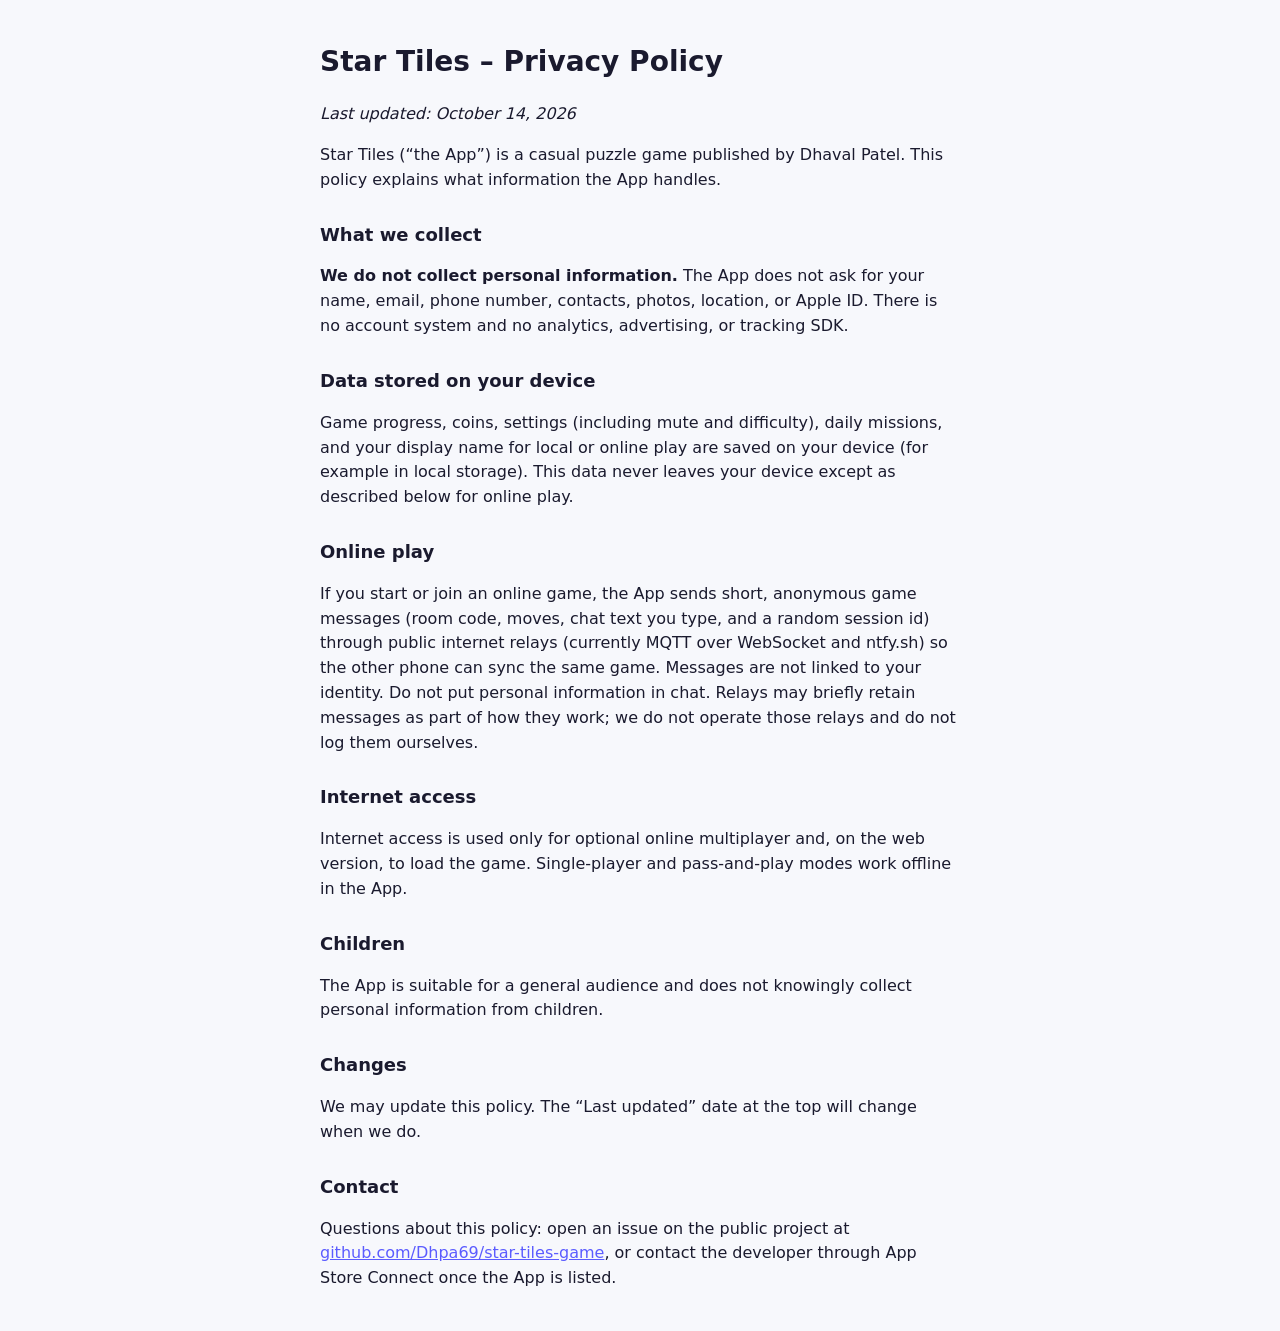
==== privacy.html @ ee232234 "Add privacy policy page for iOS app" ====
<!doctype html><html lang="en"><head><meta charset="utf-8"><meta name="viewport" content="width=device-width,initial-scale=1"><title>Star Tiles – Privacy Policy</title>
<style>body{font-family:-apple-system,system-ui,sans-serif;max-width:640px;margin:40px auto;padding:0 20px;line-height:1.55;color:#1a1a2e;background:#f7f8fc}h1{font-size:28px}h2{font-size:18px;margin-top:28px}a{color:#5b5cff}</style></head><body>
<h1>Star Tiles – Privacy Policy</h1>
<p><em>Last updated: October 14, 2026</em></p>
<p>Star Tiles (“the App”) is a casual puzzle game published by Dhaval Patel. This policy explains what information the App handles.</p>
<h2>What we collect</h2>
<p><strong>We do not collect personal information.</strong> The App does not ask for your name, email, phone number, contacts, photos, location, or Apple ID. There is no account system and no analytics, advertising, or tracking SDK.</p>
<h2>Data stored on your device</h2>
<p>Game progress, coins, settings (including mute and difficulty), daily missions, and your display name for local or online play are saved on your device (for example in local storage). This data never leaves your device except as described below for online play.</p>
<h2>Online play</h2>
<p>If you start or join an online game, the App sends short, anonymous game messages (room code, moves, chat text you type, and a random session id) through public internet relays (currently MQTT over WebSocket and ntfy.sh) so the other phone can sync the same game. Messages are not linked to your identity. Do not put personal information in chat. Relays may briefly retain messages as part of how they work; we do not operate those relays and do not log them ourselves.</p>
<h2>Internet access</h2>
<p>Internet access is used only for optional online multiplayer and, on the web version, to load the game. Single-player and pass-and-play modes work offline in the App.</p>
<h2>Children</h2>
<p>The App is suitable for a general audience and does not knowingly collect personal information from children.</p>
<h2>Changes</h2>
<p>We may update this policy. The “Last updated” date at the top will change when we do.</p>
<h2>Contact</h2>
<p>Questions about this policy: open an issue on the public project at <a href="https://github.com/Dhpa69/star-tiles-game">github.com/Dhpa69/star-tiles-game</a>, or contact the developer through App Store Connect once the App is listed.</p>
</body></html>
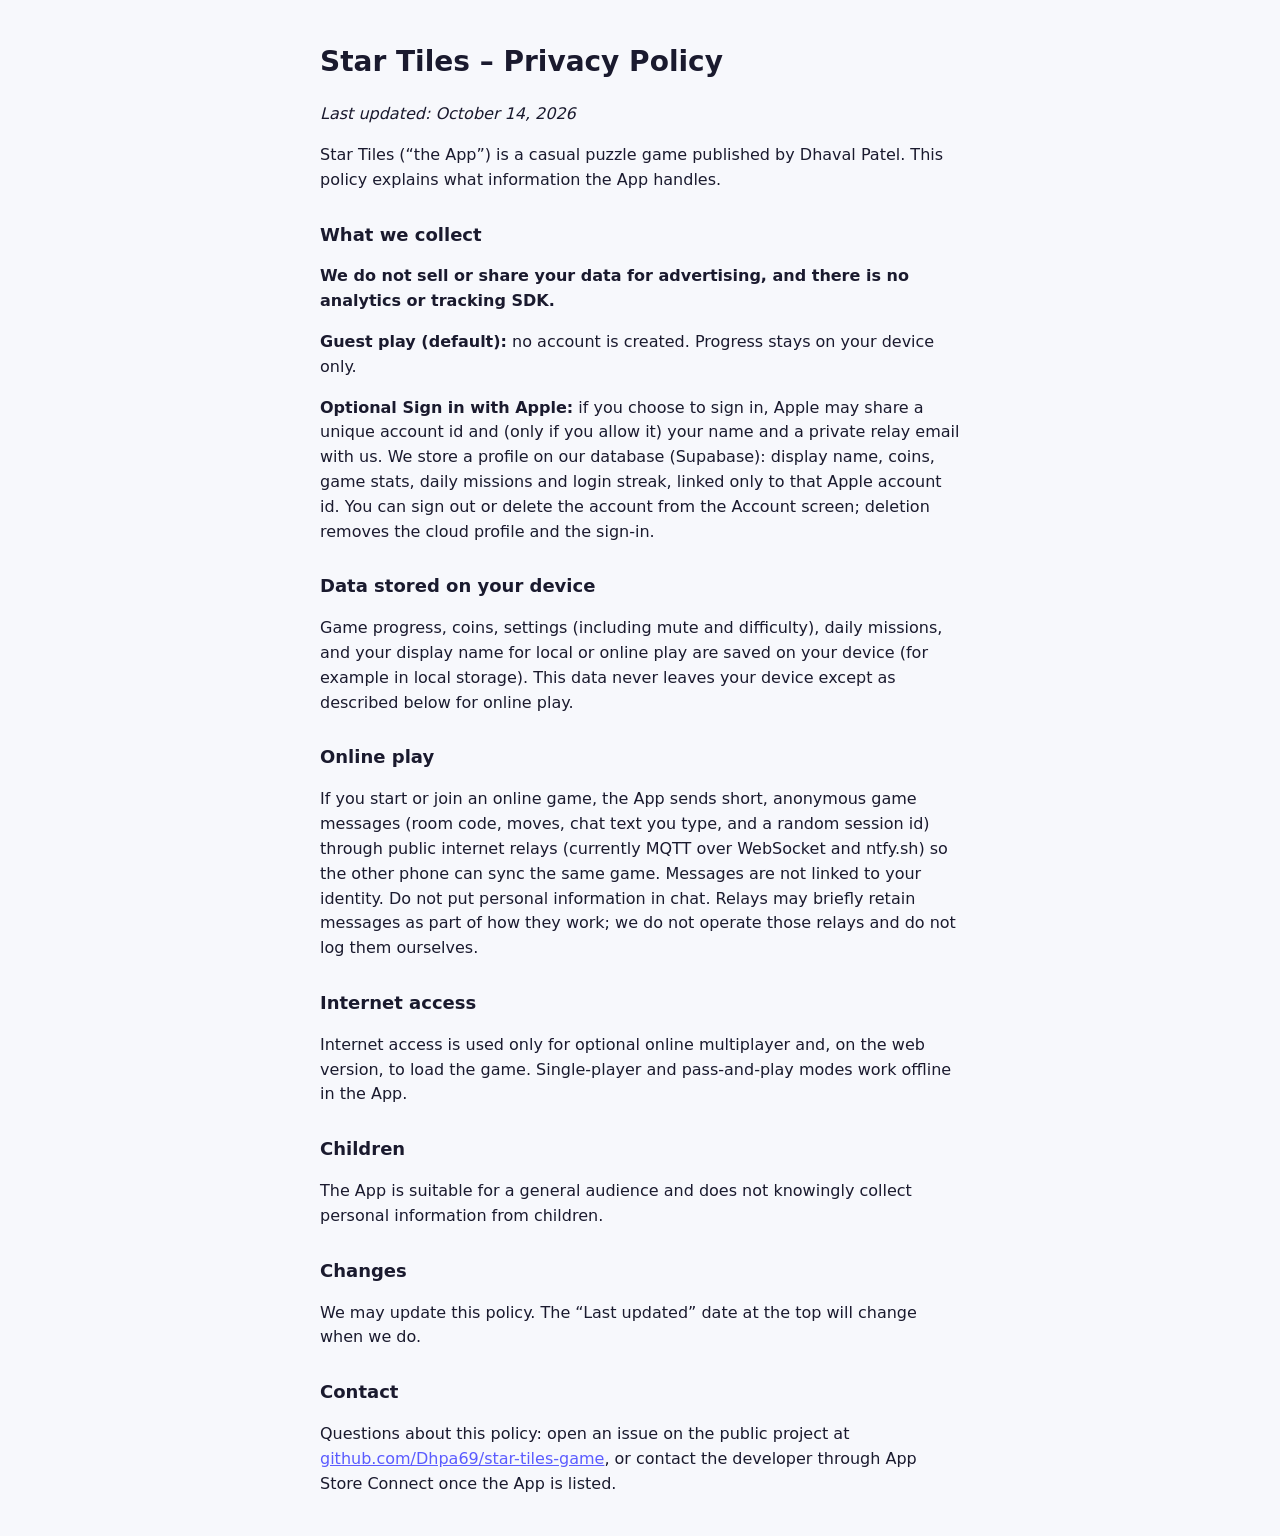
==== commit 5f0e41bb: "v44: optional Sign in with Apple cloud profiles (Supabase), guest default, account delete" ====
--- a/privacy.html
+++ b/privacy.html
@@ -4,7 +4,9 @@
 <p><em>Last updated: October 14, 2026</em></p>
 <p>Star Tiles (“the App”) is a casual puzzle game published by Dhaval Patel. This policy explains what information the App handles.</p>
 <h2>What we collect</h2>
-<p><strong>We do not collect personal information.</strong> The App does not ask for your name, email, phone number, contacts, photos, location, or Apple ID. There is no account system and no analytics, advertising, or tracking SDK.</p>
+<p><strong>We do not sell or share your data for advertising, and there is no analytics or tracking SDK.</strong></p>
+<p><strong>Guest play (default):</strong> no account is created. Progress stays on your device only.</p>
+<p><strong>Optional Sign in with Apple:</strong> if you choose to sign in, Apple may share a unique account id and (only if you allow it) your name and a private relay email with us. We store a profile on our database (Supabase): display name, coins, game stats, daily missions and login streak, linked only to that Apple account id. You can sign out or delete the account from the Account screen; deletion removes the cloud profile and the sign-in.</p>
 <h2>Data stored on your device</h2>
 <p>Game progress, coins, settings (including mute and difficulty), daily missions, and your display name for local or online play are saved on your device (for example in local storage). This data never leaves your device except as described below for online play.</p>
 <h2>Online play</h2>
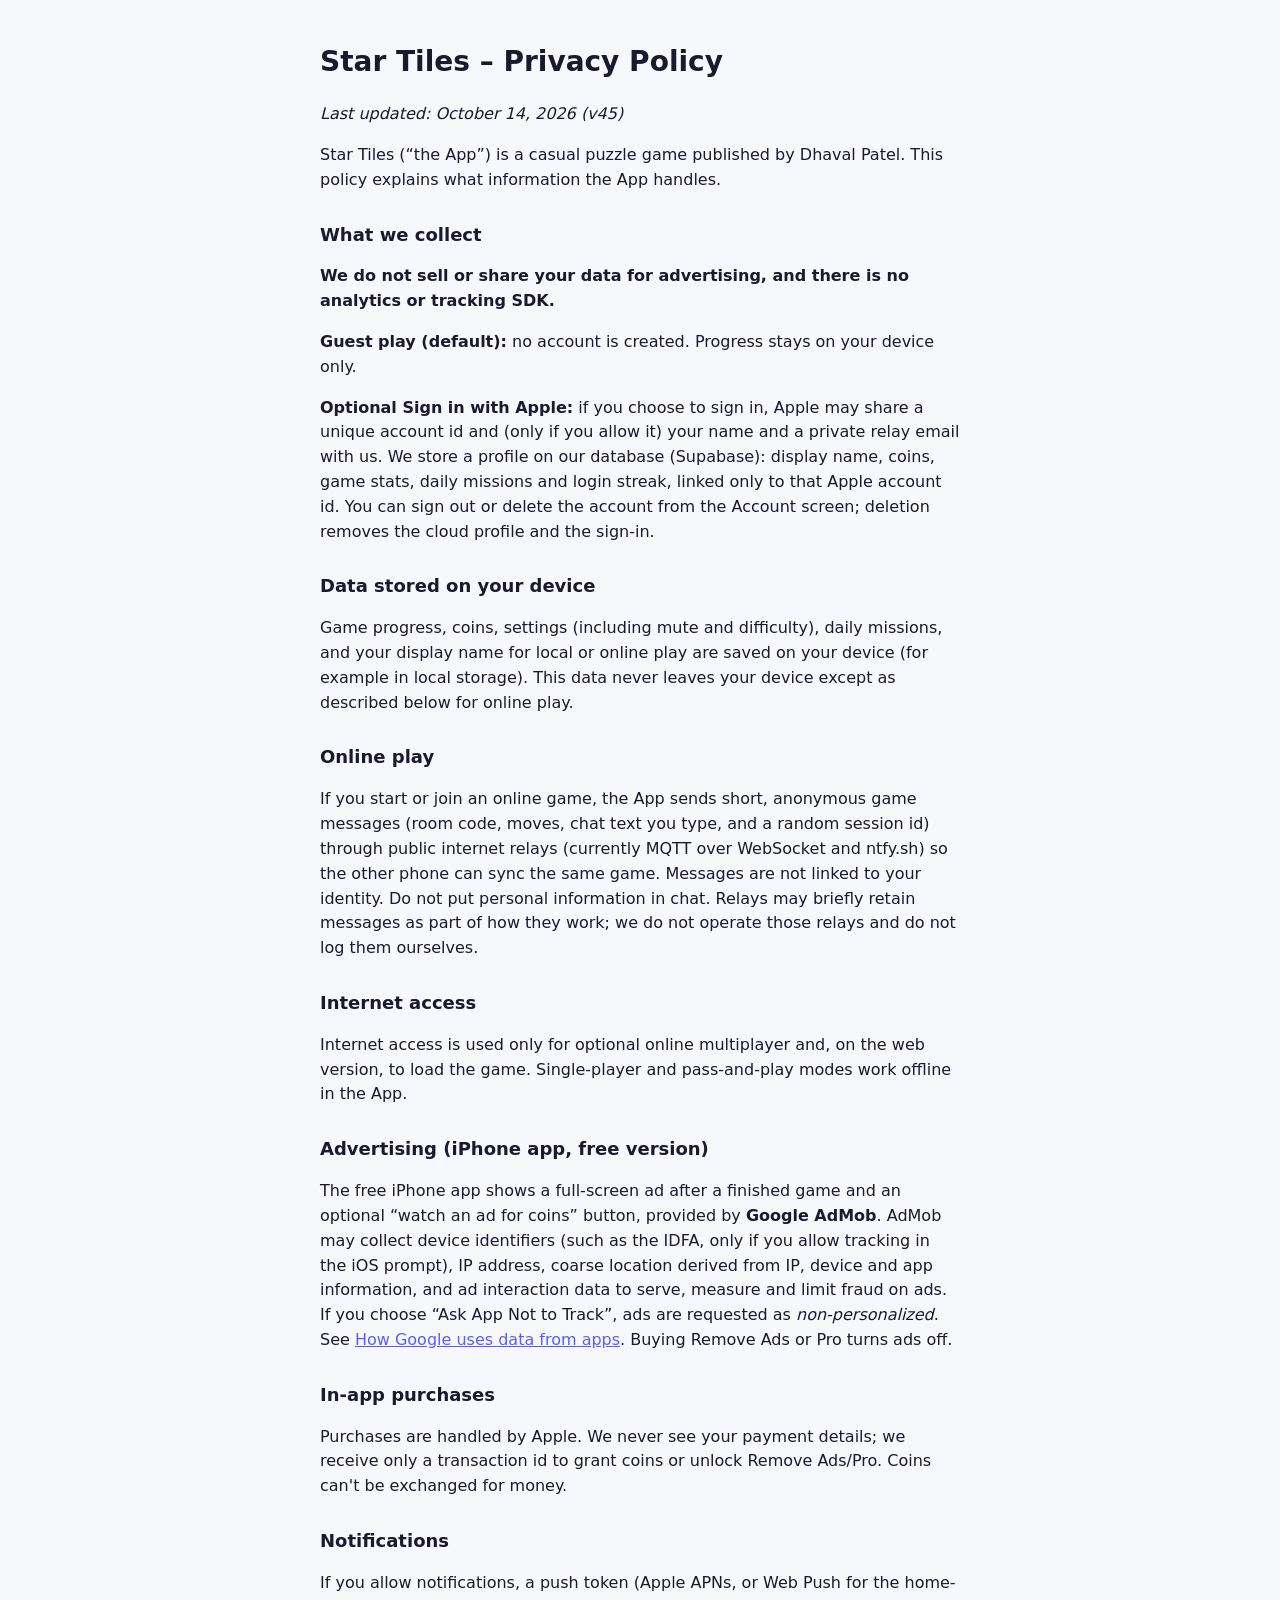
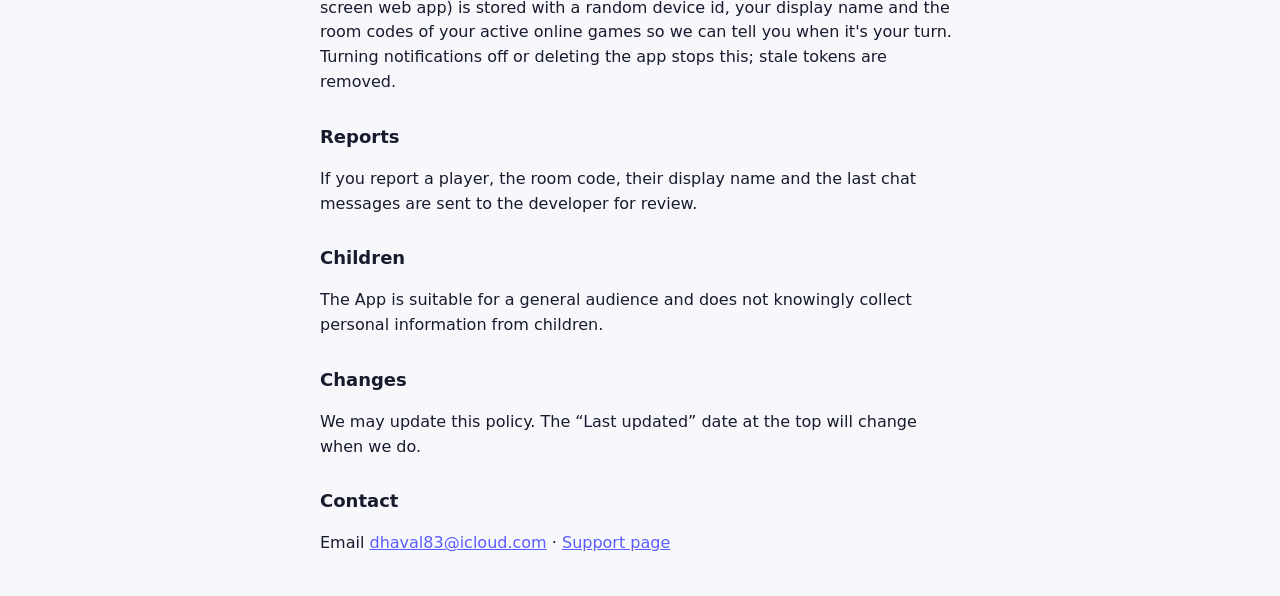
==== commit f8c6ac3e: "v45: auto-fit THIS MOVE pill, chat report/block/off + filter, haptics, coin shop (StoreKit), AdMob+A" ====
--- a/privacy.html
+++ b/privacy.html
@@ -1,7 +1,7 @@
 <!doctype html><html lang="en"><head><meta charset="utf-8"><meta name="viewport" content="width=device-width,initial-scale=1"><title>Star Tiles – Privacy Policy</title>
 <style>body{font-family:-apple-system,system-ui,sans-serif;max-width:640px;margin:40px auto;padding:0 20px;line-height:1.55;color:#1a1a2e;background:#f7f8fc}h1{font-size:28px}h2{font-size:18px;margin-top:28px}a{color:#5b5cff}</style></head><body>
 <h1>Star Tiles – Privacy Policy</h1>
-<p><em>Last updated: October 14, 2026</em></p>
+<p><em>Last updated: October 14, 2026 (v45)</em></p>
 <p>Star Tiles (“the App”) is a casual puzzle game published by Dhaval Patel. This policy explains what information the App handles.</p>
 <h2>What we collect</h2>
 <p><strong>We do not sell or share your data for advertising, and there is no analytics or tracking SDK.</strong></p>
@@ -13,10 +13,18 @@
 <p>If you start or join an online game, the App sends short, anonymous game messages (room code, moves, chat text you type, and a random session id) through public internet relays (currently MQTT over WebSocket and ntfy.sh) so the other phone can sync the same game. Messages are not linked to your identity. Do not put personal information in chat. Relays may briefly retain messages as part of how they work; we do not operate those relays and do not log them ourselves.</p>
 <h2>Internet access</h2>
 <p>Internet access is used only for optional online multiplayer and, on the web version, to load the game. Single-player and pass-and-play modes work offline in the App.</p>
+<h2>Advertising (iPhone app, free version)</h2>
+<p>The free iPhone app shows a full-screen ad after a finished game and an optional “watch an ad for coins” button, provided by <strong>Google AdMob</strong>. AdMob may collect device identifiers (such as the IDFA, only if you allow tracking in the iOS prompt), IP address, coarse location derived from IP, device and app information, and ad interaction data to serve, measure and limit fraud on ads. If you choose “Ask App Not to Track”, ads are requested as <em>non-personalized</em>. See <a href="https://policies.google.com/technologies/partner-sites">How Google uses data from apps</a>. Buying Remove Ads or Pro turns ads off.</p>
+<h2>In-app purchases</h2>
+<p>Purchases are handled by Apple. We never see your payment details; we receive only a transaction id to grant coins or unlock Remove Ads/Pro. Coins can't be exchanged for money.</p>
+<h2>Notifications</h2>
+<p>If you allow notifications, a push token (Apple APNs, or Web Push for the home-screen web app) is stored with a random device id, your display name and the room codes of your active online games so we can tell you when it's your turn. Turning notifications off or deleting the app stops this; stale tokens are removed.</p>
+<h2>Reports</h2>
+<p>If you report a player, the room code, their display name and the last chat messages are sent to the developer for review.</p>
 <h2>Children</h2>
 <p>The App is suitable for a general audience and does not knowingly collect personal information from children.</p>
 <h2>Changes</h2>
 <p>We may update this policy. The “Last updated” date at the top will change when we do.</p>
 <h2>Contact</h2>
-<p>Questions about this policy: open an issue on the public project at <a href="https://github.com/Dhpa69/star-tiles-game">github.com/Dhpa69/star-tiles-game</a>, or contact the developer through App Store Connect once the App is listed.</p>
+<p>Email <a href="mailto:dhaval83@icloud.com">dhaval83@icloud.com</a> · <a href="support.html">Support page</a></p>
 </body></html>
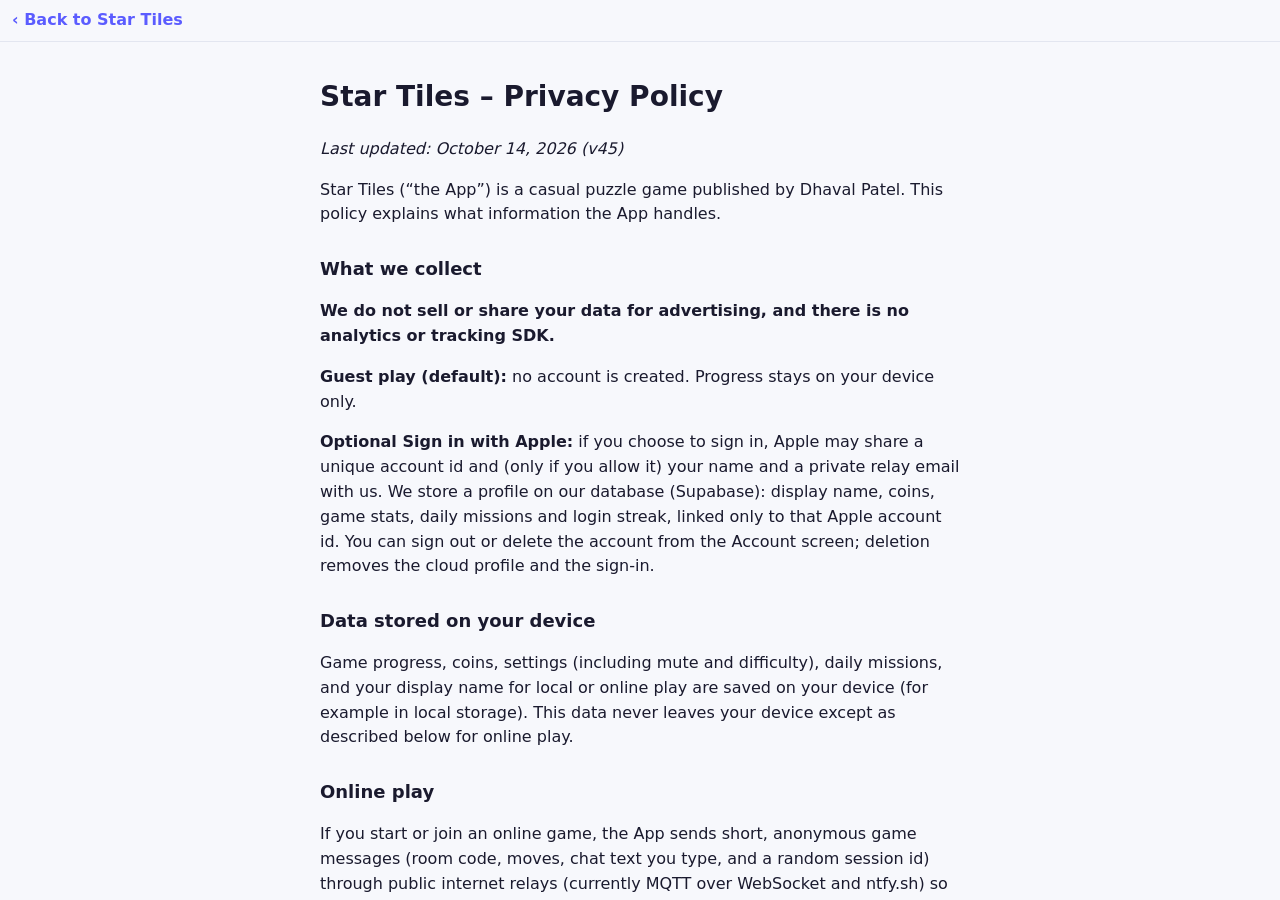
==== commit 42a32803: "v55: no keyboard on load, compact home, first mover on the left, scrollable panels, sync _saveLocal " ====
--- a/privacy.html
+++ b/privacy.html
@@ -1,5 +1,5 @@
 <!doctype html><html lang="en"><head><meta charset="utf-8"><meta name="viewport" content="width=device-width,initial-scale=1"><title>Star Tiles – Privacy Policy</title>
-<style>body{font-family:-apple-system,system-ui,sans-serif;max-width:640px;margin:40px auto;padding:0 20px;line-height:1.55;color:#1a1a2e;background:#f7f8fc}h1{font-size:28px}h2{font-size:18px;margin-top:28px}a{color:#5b5cff}</style></head><body>
+<style>body{font-family:-apple-system,system-ui,sans-serif;max-width:640px;margin:40px auto;padding:0 20px;line-height:1.55;color:#1a1a2e;background:#f7f8fc}h1{font-size:28px}h2{font-size:18px;margin-top:28px}a{color:#5b5cff}html,body{height:100%;margin:0;overflow:hidden}body{max-width:none!important;padding:0!important}#scrollwrap{position:fixed;inset:0;overflow-y:auto;-webkit-overflow-scrolling:touch;overscroll-behavior:contain;padding:calc(env(safe-area-inset-top) + 56px) 20px calc(env(safe-area-inset-bottom) + 40px)}#scrollwrap>.in{max-width:640px;margin:0 auto}#backbar{position:fixed;top:0;left:0;right:0;z-index:5;padding:calc(env(safe-area-inset-top) + 8px) 12px 8px;background:rgba(247,248,252,.96);border-bottom:1px solid #e3e6f0}#backbar a{font-weight:700;text-decoration:none}</style></head><body><div id="backbar"><a href="./">‹ Back to Star Tiles</a></div><div id="scrollwrap"><div class="in">
 <h1>Star Tiles – Privacy Policy</h1>
 <p><em>Last updated: October 14, 2026 (v45)</em></p>
 <p>Star Tiles (“the App”) is a casual puzzle game published by Dhaval Patel. This policy explains what information the App handles.</p>
@@ -27,4 +27,4 @@
 <p>We may update this policy. The “Last updated” date at the top will change when we do.</p>
 <h2>Contact</h2>
 <p>Email <a href="mailto:dhaval83@icloud.com">dhaval83@icloud.com</a> · <a href="support.html">Support page</a></p>
-</body></html>+</div></div></body></html>
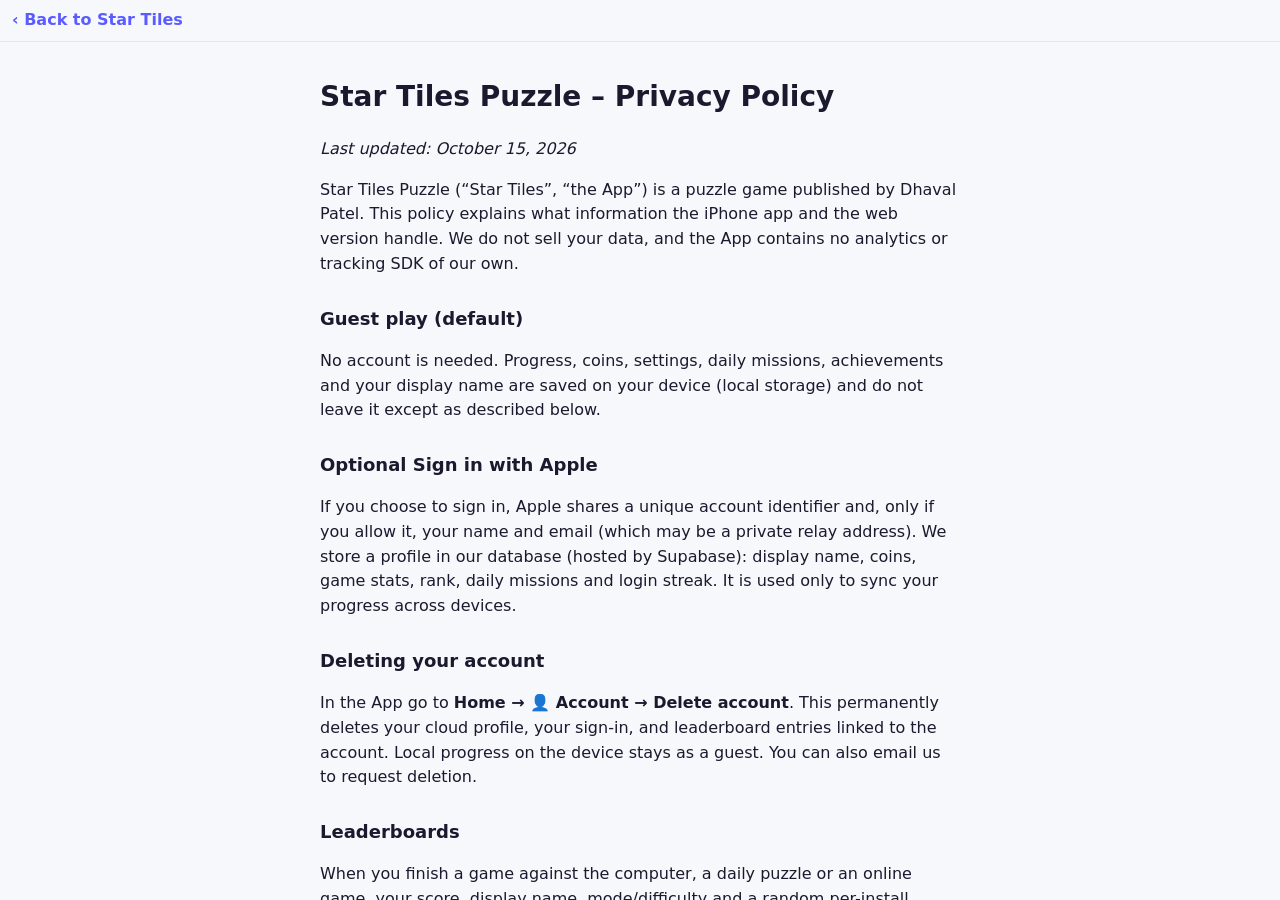
==== commit d33bfe3c: "Privacy & support pages for App Store" ====
--- a/privacy.html
+++ b/privacy.html
@@ -1,30 +1,32 @@
-<!doctype html><html lang="en"><head><meta charset="utf-8"><meta name="viewport" content="width=device-width,initial-scale=1"><title>Star Tiles – Privacy Policy</title>
+<!doctype html><html lang="en"><head><meta charset="utf-8"><meta name="viewport" content="width=device-width,initial-scale=1"><title>Star Tiles Puzzle – Privacy Policy</title>
 <style>body{font-family:-apple-system,system-ui,sans-serif;max-width:640px;margin:40px auto;padding:0 20px;line-height:1.55;color:#1a1a2e;background:#f7f8fc}h1{font-size:28px}h2{font-size:18px;margin-top:28px}a{color:#5b5cff}html,body{height:100%;margin:0;overflow:hidden}body{max-width:none!important;padding:0!important}#scrollwrap{position:fixed;inset:0;overflow-y:auto;-webkit-overflow-scrolling:touch;overscroll-behavior:contain;padding:calc(env(safe-area-inset-top) + 56px) 20px calc(env(safe-area-inset-bottom) + 40px)}#scrollwrap>.in{max-width:640px;margin:0 auto}#backbar{position:fixed;top:0;left:0;right:0;z-index:5;padding:calc(env(safe-area-inset-top) + 8px) 12px 8px;background:rgba(247,248,252,.96);border-bottom:1px solid #e3e6f0}#backbar a{font-weight:700;text-decoration:none}</style></head><body><div id="backbar"><a href="./">‹ Back to Star Tiles</a></div><div id="scrollwrap"><div class="in">
-<h1>Star Tiles – Privacy Policy</h1>
-<p><em>Last updated: October 14, 2026 (v45)</em></p>
-<p>Star Tiles (“the App”) is a casual puzzle game published by Dhaval Patel. This policy explains what information the App handles.</p>
-<h2>What we collect</h2>
-<p><strong>We do not sell or share your data for advertising, and there is no analytics or tracking SDK.</strong></p>
-<p><strong>Guest play (default):</strong> no account is created. Progress stays on your device only.</p>
-<p><strong>Optional Sign in with Apple:</strong> if you choose to sign in, Apple may share a unique account id and (only if you allow it) your name and a private relay email with us. We store a profile on our database (Supabase): display name, coins, game stats, daily missions and login streak, linked only to that Apple account id. You can sign out or delete the account from the Account screen; deletion removes the cloud profile and the sign-in.</p>
-<h2>Data stored on your device</h2>
-<p>Game progress, coins, settings (including mute and difficulty), daily missions, and your display name for local or online play are saved on your device (for example in local storage). This data never leaves your device except as described below for online play.</p>
-<h2>Online play</h2>
-<p>If you start or join an online game, the App sends short, anonymous game messages (room code, moves, chat text you type, and a random session id) through public internet relays (currently MQTT over WebSocket and ntfy.sh) so the other phone can sync the same game. Messages are not linked to your identity. Do not put personal information in chat. Relays may briefly retain messages as part of how they work; we do not operate those relays and do not log them ourselves.</p>
-<h2>Internet access</h2>
-<p>Internet access is used only for optional online multiplayer and, on the web version, to load the game. Single-player and pass-and-play modes work offline in the App.</p>
+<h1>Star Tiles Puzzle – Privacy Policy</h1>
+<p><em>Last updated: October 15, 2026</em></p>
+<p>Star Tiles Puzzle (“Star Tiles”, “the App”) is a puzzle game published by Dhaval Patel. This policy explains what information the iPhone app and the web version handle. We do not sell your data, and the App contains no analytics or tracking SDK of our own.</p>
+<h2>Guest play (default)</h2>
+<p>No account is needed. Progress, coins, settings, daily missions, achievements and your display name are saved on your device (local storage) and do not leave it except as described below.</p>
+<h2>Optional Sign in with Apple</h2>
+<p>If you choose to sign in, Apple shares a unique account identifier and, only if you allow it, your name and email (which may be a private relay address). We store a profile in our database (hosted by Supabase): display name, coins, game stats, rank, daily missions and login streak. It is used only to sync your progress across devices.</p>
+<h2>Deleting your account</h2>
+<p>In the App go to <b>Home → 👤 Account → Delete account</b>. This permanently deletes your cloud profile, your sign-in, and leaderboard entries linked to the account. Local progress on the device stays as a guest. You can also email us to request deletion.</p>
+<h2>Leaderboards</h2>
+<p>When you finish a game against the computer, a daily puzzle or an online game, your score, display name, mode/difficulty and a random per-install device id may be submitted to the public weekly and daily leaderboards. Other players can see your display name and score.</p>
+<h2>Online play and chat</h2>
+<p>Online games (1v1 and Team 2v2) are private rooms joined with a room code or invite link. Moves, chat messages you type, your display name and a random session id are relayed through public relays (MQTT over WebSocket and ntfy.sh) so the other phones can sync. We do not log these messages. Do not share personal information in chat. You can turn chat off, block a player, or report them; a report sends the room code, the reported name and the last chat messages to us for review.</p>
+<h2>Notifications</h2>
+<p>If you allow notifications, a push token (Apple APNs, or Web Push on the web app) is stored with a random device id, your display name and the room codes of your active online games, so we can tell you when it is your turn. Turn notifications off in iPhone Settings at any time.</p>
 <h2>Advertising (iPhone app, free version)</h2>
-<p>The free iPhone app shows a full-screen ad after a finished game and an optional “watch an ad for coins” button, provided by <strong>Google AdMob</strong>. AdMob may collect device identifiers (such as the IDFA, only if you allow tracking in the iOS prompt), IP address, coarse location derived from IP, device and app information, and ad interaction data to serve, measure and limit fraud on ads. If you choose “Ask App Not to Track”, ads are requested as <em>non-personalized</em>. See <a href="https://policies.google.com/technologies/partner-sites">How Google uses data from apps</a>. Buying Remove Ads or Pro turns ads off.</p>
+<p>The free iPhone app shows ads from <strong>Google AdMob</strong> (a full-screen ad after some games and optional rewarded ads). AdMob may collect device identifiers (the advertising identifier only if you allow tracking in the iOS prompt), IP address, coarse location derived from IP, device information and ad interaction data to serve and measure ads and prevent fraud. If you choose “Ask App Not to Track”, ads are non-personalized. See <a href="https://policies.google.com/technologies/partner-sites">How Google uses information from apps</a>. Buying Remove Ads or Pro turns ads off.</p>
 <h2>In-app purchases</h2>
-<p>Purchases are handled by Apple. We never see your payment details; we receive only a transaction id to grant coins or unlock Remove Ads/Pro. Coins can't be exchanged for money.</p>
-<h2>Notifications</h2>
-<p>If you allow notifications, a push token (Apple APNs, or Web Push for the home-screen web app) is stored with a random device id, your display name and the room codes of your active online games so we can tell you when it's your turn. Turning notifications off or deleting the app stops this; stale tokens are removed.</p>
-<h2>Reports</h2>
-<p>If you report a player, the room code, their display name and the last chat messages are sent to the developer for review.</p>
+<p>Purchases are processed by Apple. We never see your payment details. Coins have no cash value.</p>
+<h2>Sharing</h2>
+<p>The Share button opens your device's share sheet with your score and an invite link. Nothing is posted unless you choose to.</p>
+<h2>Service providers</h2>
+<p>Supabase (database and sign-in), Apple (sign-in, purchases, notifications), Google AdMob (ads), GitHub Pages (hosting the web version), and the public relays listed above.</p>
 <h2>Children</h2>
-<p>The App is suitable for a general audience and does not knowingly collect personal information from children.</p>
+<p>The App is for a general audience and is not directed to children under 13. We do not knowingly collect personal information from children.</p>
 <h2>Changes</h2>
-<p>We may update this policy. The “Last updated” date at the top will change when we do.</p>
+<p>We may update this policy; the date above will change when we do.</p>
 <h2>Contact</h2>
-<p>Email <a href="mailto:dhaval83@icloud.com">dhaval83@icloud.com</a> · <a href="support.html">Support page</a></p>
-</div></div></body></html>+<p>Email <a href="mailto:dhpa69@yahoo.com">dhpa69@yahoo.com</a> · <a href="support.html">Support page</a></p>
+</div></div></body></html>
